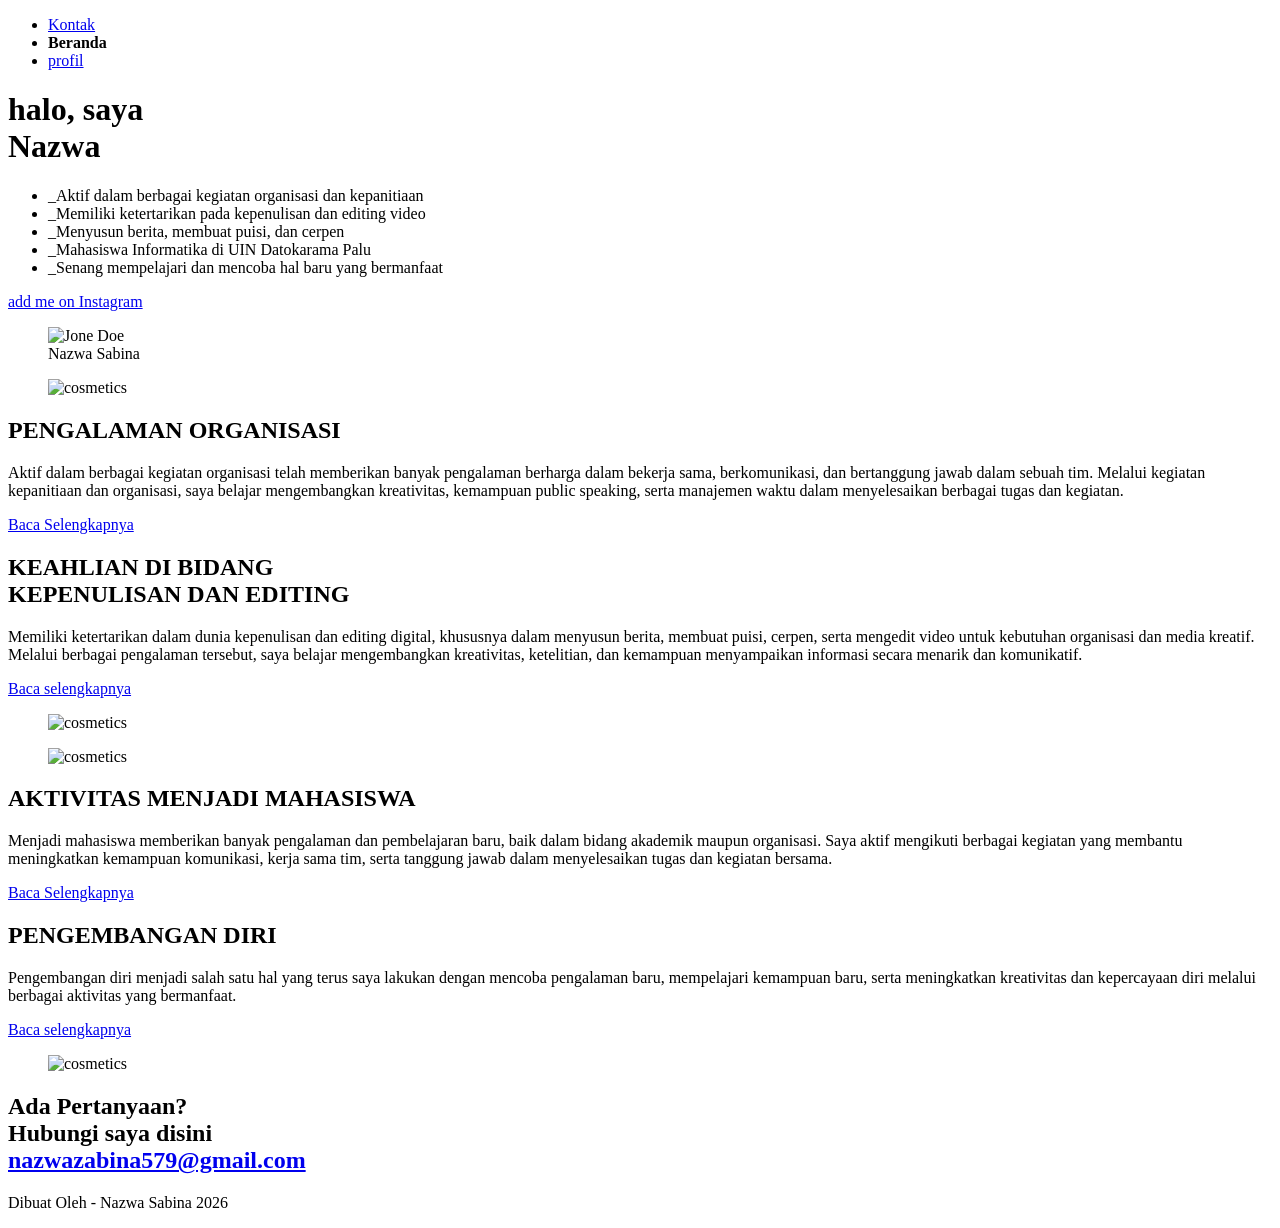
==== index.html @ 22e543a3 "Add files via upload" ====
<!DOCTYPE html>
<html>
<head>
	<meta charset="utf-8">
	<meta name="viewport" content="width=device-width, initial-scale=1.0">
	<title>Portfolio</title>
	<link rel="stylesheet" href="css/bootstrap-grid.css" type="text/css">
	<link rel="stylesheet" href="css/styles.css" type="text/css">
	<!-- add google font -->
	<link href="https://fonts.googleapis.com/css2?family=Inknut+Antiqua:wght@300;400;500;600;700;800;900&display=swap" rel="stylesheet">
</head>

<body>
	<nav>
		<ul >
			<li><a href="#contact">Kontak</a></li>
			<li><a href="https://nazwa.id/"></a><strong>Beranda</strong></li>
			<li><a href="profil.html">profil</a></li>
		</ul>
	</nav>
	<header>
		<div class="container">
			<div class="row">
				<!-- right coloum -->
				<div class="col-sm">
					<h1>halo, saya</br>
					Nazwa</h1>
					<ul >
					<li>_Aktif dalam berbagai kegiatan organisasi dan kepanitiaan</li>
					<li>_Memiliki ketertarikan pada kepenulisan dan editing video</li>
					<li>_Menyusun berita, membuat puisi, dan cerpen</li>
					<li>_Mahasiswa Informatika di UIN Datokarama Palu</li>
					<li>_Senang mempelajari dan mencoba hal baru yang bermanfaat</li>
					</ul> 
					<a href="https://www.instagram.com/nzhwasbina/" class="button">add me on Instagram</a>
				</div>
				<!-- left coloum -->
				<div class="col-sm">
					<figure>
						<img src="image/nazwa.jpeg" class="intro-img" alt="Jone Doe">
						<figcaption>
							Nazwa Sabina
						</figcaption>
					</figure>
				</div>
			</div>
		</div>
	</header>
	<section>
		<ul class="skill-list">
		</ul>
	</section>
	<!-- projects -->
	<section class="project blue">
		<div class="container">
			<div class="row">
				<!-- right coloum -->
				<div class="col-sm">
					<figure>
						<img src="image/pengalaman.jpg" alt="cosmetics">
						<figcaption class="right-alignment">
						</figcaption>
					</figure> 
				</div>
				<div class="col-sm">
					<h2>PENGALAMAN ORGANISASI</h2>
					<p>Aktif dalam berbagai kegiatan organisasi telah memberikan banyak pengalaman berharga dalam bekerja sama, berkomunikasi, dan bertanggung jawab dalam sebuah tim. Melalui kegiatan kepanitiaan dan organisasi, saya belajar mengembangkan kreativitas, kemampuan public speaking, serta manajemen waktu dalam menyelesaikan berbagai tugas dan kegiatan.
					</p>
					<a href="/detail.html" class="button"> Baca Selengkapnya</a>
				</div>
			</div>
		</div>
	</section>
	<!-- project2 -->
	<section class="project">
		<div class="container">
			<div class="row">
				<!-- right coloum -->
				<div class="col-sm right-alignment">
					<h2>KEAHLIAN DI BIDANG <br> KEPENULISAN DAN EDITING</h2>
					<p>Memiliki ketertarikan dalam dunia kepenulisan dan editing digital, khususnya dalam menyusun berita, membuat puisi, cerpen, serta mengedit video untuk kebutuhan organisasi dan media kreatif. Melalui berbagai pengalaman tersebut, saya belajar mengembangkan kreativitas, ketelitian, dan kemampuan menyampaikan informasi secara menarik dan komunikatif.</p>
					<a href="detail2.html" class="button">Baca selengkapnya </a>
				</div>
				<div class="col-sm">
					<figure>
						<img src="image/keahlian.jpg" alt="cosmetics">
						<figcaption>
						</figcaption>
					</figure> 
				</div>
			</div>
		</div>
	</section>
	<section class="project blue">
		<div class="container">
			<div class="row">
				<!-- right coloum -->
				<div class="col-sm">
					<figure>
						<img src="image/aktifitas.jpg" alt="cosmetics">
						<figcaption class="right-alignment">
						</figcaption>
					</figure> 
				</div>
				<div class="col-sm">
					<h2>AKTIVITAS MENJADI MAHASISWA</h2>
					<p>Menjadi mahasiswa memberikan banyak pengalaman dan pembelajaran baru, baik dalam bidang akademik maupun organisasi. Saya aktif mengikuti berbagai kegiatan yang membantu meningkatkan kemampuan komunikasi, kerja sama tim, serta tanggung jawab dalam menyelesaikan tugas dan kegiatan bersama.
					</p>
					<a href="/detail3.html" class="button">Baca Selengkapnya </a>
				</div>
			</div>
		</div>
	</section>
	<section class="project">
		<div class="container">
			<div class="row">
				<!-- right coloum -->
				<div class="col-sm right-alignment">
					<h2>PENGEMBANGAN DIRI</h2>
					<p>Pengembangan diri menjadi salah satu hal yang terus saya lakukan dengan mencoba pengalaman baru, mempelajari kemampuan baru, serta meningkatkan kreativitas dan kepercayaan diri melalui berbagai aktivitas yang bermanfaat.</p>
					<a href="detail4.html" class="button">Baca selengkapnya </a>
				</div>
				<div class="col-sm">
					<figure>
						<img src="image/download.jpeg" alt="cosmetics">
						<figcaption>
						</figcaption>
					</figure> 
				</div>
			</div>
		</div>
	</section>
		<footer id="contact">
			<h2>Ada Pertanyaan?<br>
				Hubungi saya disini <br>
				<a href="mailto:nazwazabina579@gmail.com">nazwazabina579@gmail.com</a></h2>
				<p>Dibuat Oleh - Nazwa Sabina 2026</p>
			</footer>
		<script data-cfasync="false" src="/cdn-cgi/scripts/5c5dd728/cloudflare-static/email-decode.min.js"></script><script defer src="https://static.cloudflareinsights.com/beacon.min.js/v8c78df7c7c0f484497ecbca7046644da1771523124516" integrity="sha512-8DS7rgIrAmghBFwoOTujcf6D9rXvH8xm8JQ1Ja01h9QX8EzXldiszufYa4IFfKdLUKTTrnSFXLDkUEOTrZQ8Qg==" data-cf-beacon='{"version":"2024.11.0","token":"0979519352d845179b7d0b6ab2feaaab","r":1,"server_timing":{"name":{"cfCacheStatus":true,"cfEdge":true,"cfExtPri":true,"cfL4":true,"cfOrigin":true,"cfSpeedBrain":true},"location_startswith":null}}' crossorigin="anonymous"></script>
<script>(function(){function c(){var b=a.contentDocument||a.contentWindow.document;if(b){var d=b.createElement('script');d.innerHTML="window.__CF$cv$params={r:'9faac489e92c834b',t:'MTc3ODYwMzAwNA=='};var a=document.createElement('script');a.src='/cdn-cgi/challenge-platform/scripts/jsd/main.js';document.getElementsByTagName('head')[0].appendChild(a);";b.getElementsByTagName('head')[0].appendChild(d)}}if(document.body){var a=document.createElement('iframe');a.height=1;a.width=1;a.style.position='absolute';a.style.top=0;a.style.left=0;a.style.border='none';a.style.visibility='hidden';document.body.appendChild(a);if('loading'!==document.readyState)c();else if(window.addEventListener)document.addEventListener('DOMContentLoaded',c);else{var e=document.onreadystatechange||function(){};document.onreadystatechange=function(b){e(b);'loading'!==document.readyState&&(document.onreadystatechange=e,c())}}}})();</script></body>
		</html>
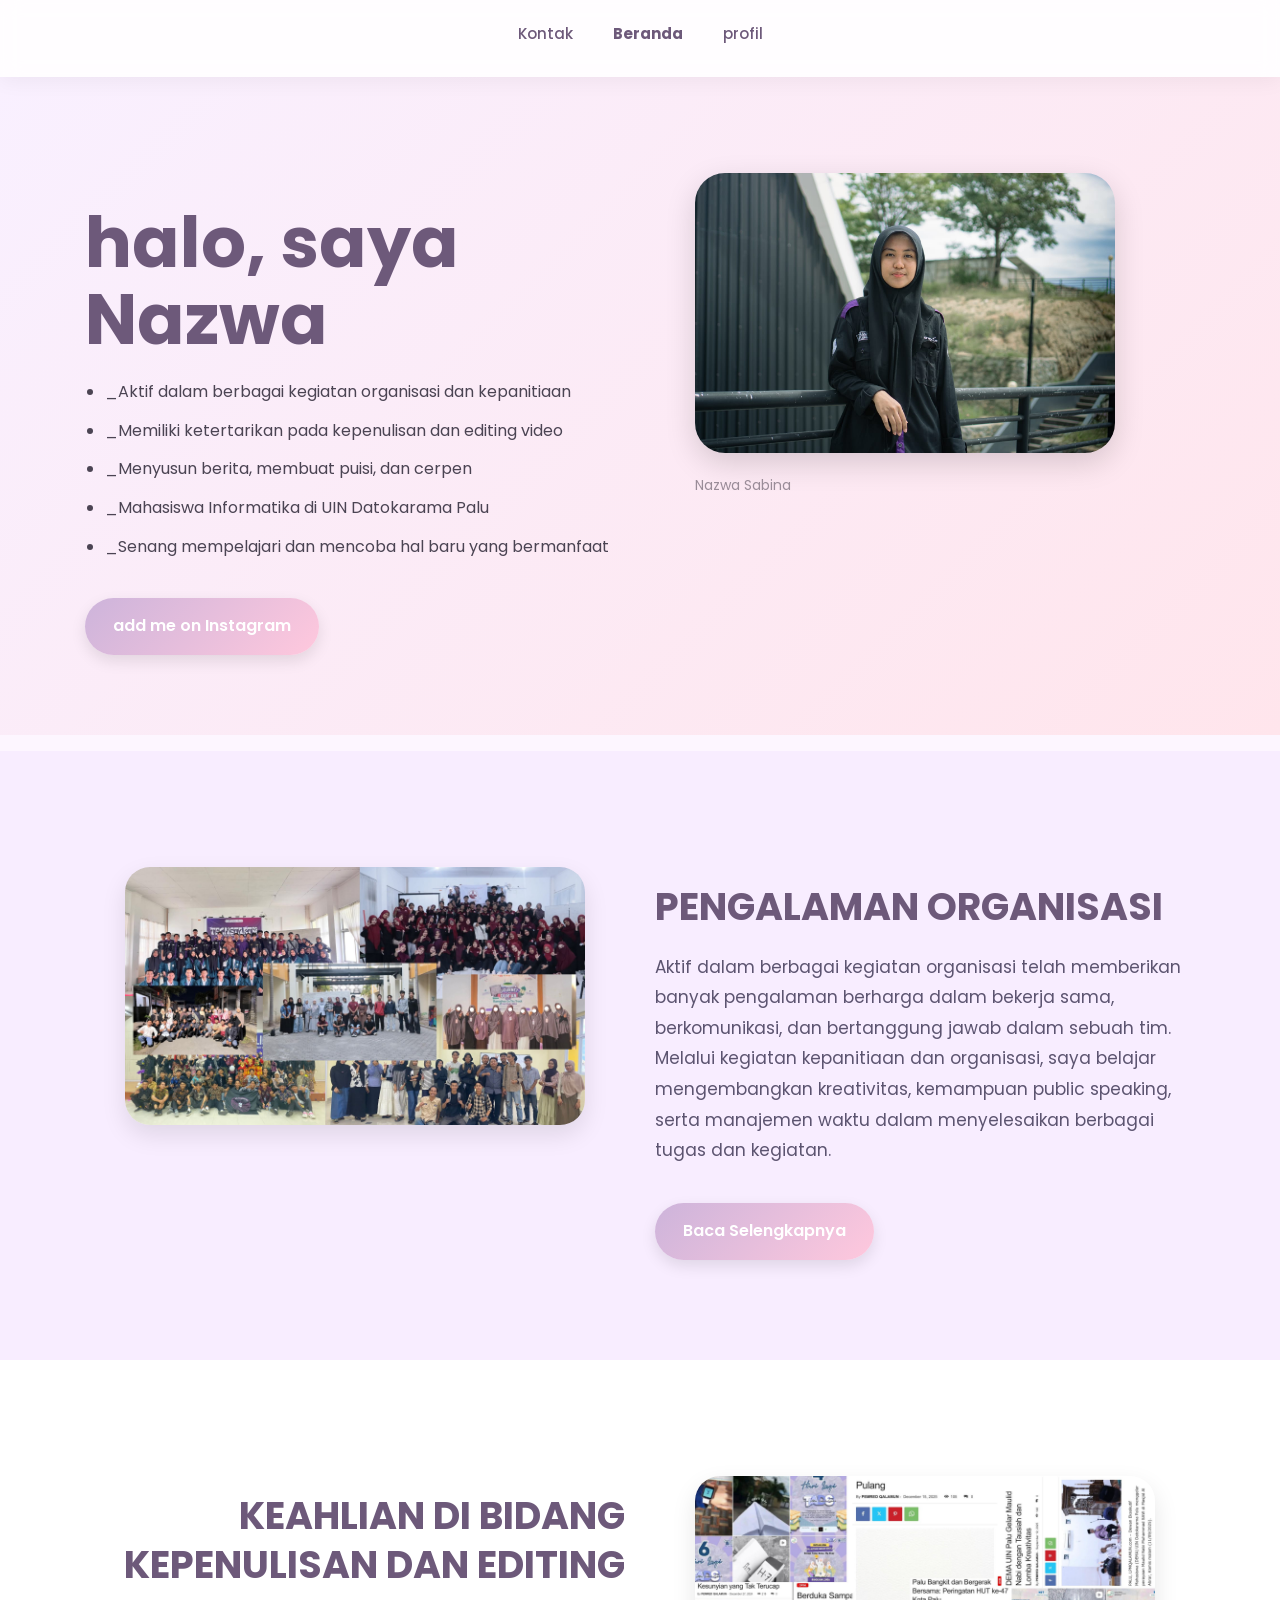
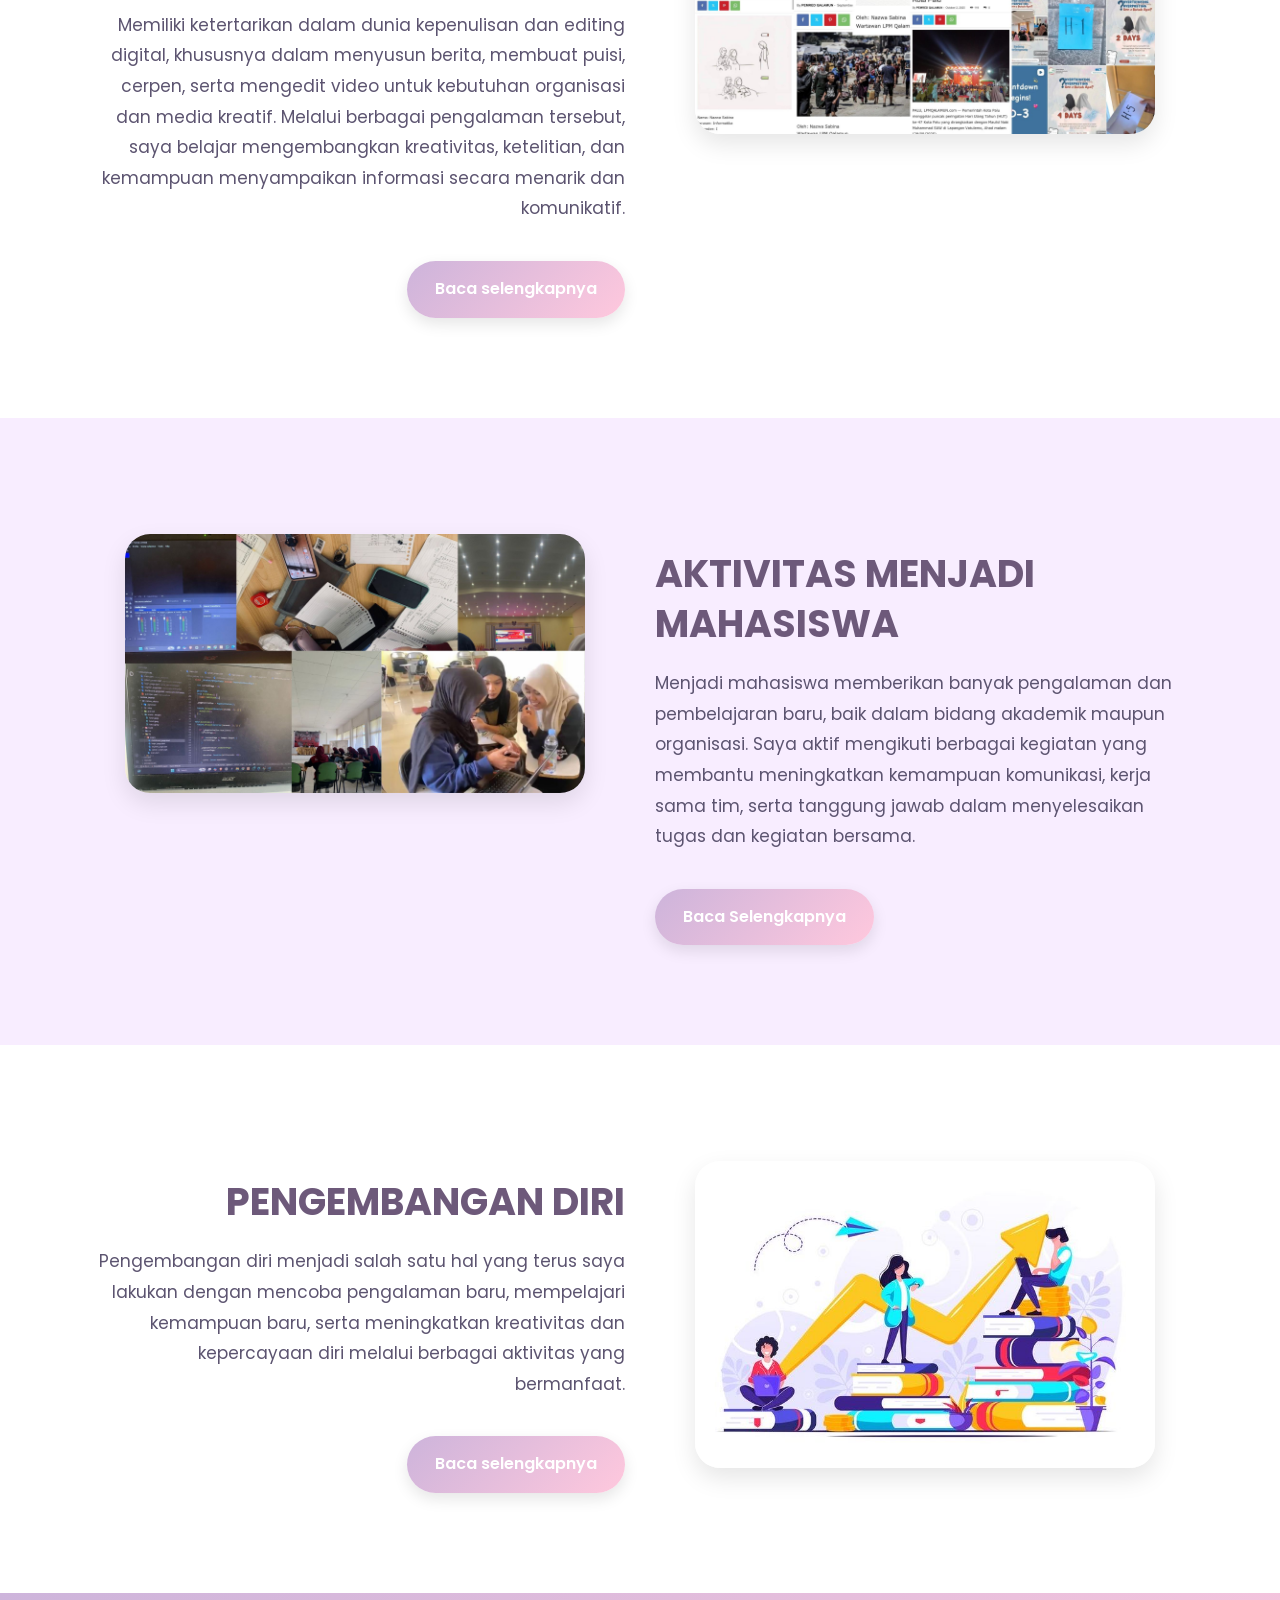
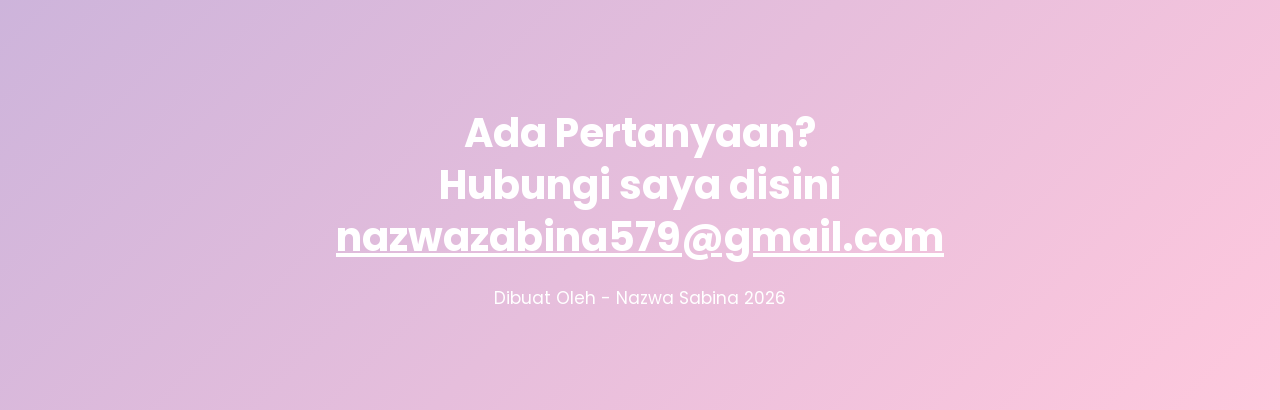
==== commit a9f337f4: "Add files via upload" ====
--- a/index.html
+++ b/index.html
@@ -67,7 +67,7 @@
 					<h2>PENGALAMAN ORGANISASI</h2>
 					<p>Aktif dalam berbagai kegiatan organisasi telah memberikan banyak pengalaman berharga dalam bekerja sama, berkomunikasi, dan bertanggung jawab dalam sebuah tim. Melalui kegiatan kepanitiaan dan organisasi, saya belajar mengembangkan kreativitas, kemampuan public speaking, serta manajemen waktu dalam menyelesaikan berbagai tugas dan kegiatan.
 					</p>
-					<a href="/detail.html" class="button"> Baca Selengkapnya</a>
+					<a href="detail.html" class="button"> Baca Selengkapnya</a>
 				</div>
 			</div>
 		</div>
@@ -107,7 +107,7 @@
 					<h2>AKTIVITAS MENJADI MAHASISWA</h2>
 					<p>Menjadi mahasiswa memberikan banyak pengalaman dan pembelajaran baru, baik dalam bidang akademik maupun organisasi. Saya aktif mengikuti berbagai kegiatan yang membantu meningkatkan kemampuan komunikasi, kerja sama tim, serta tanggung jawab dalam menyelesaikan tugas dan kegiatan bersama.
 					</p>
-					<a href="/detail3.html" class="button">Baca Selengkapnya </a>
+					<a href="detail3.html" class="button">Baca Selengkapnya </a>
 				</div>
 			</div>
 		</div>
--- a/css/styles.css
+++ b/css/styles.css
@@ -0,0 +1,275 @@
+/* GOOGLE FONT */
+@import url('https://fonts.googleapis.com/css2?family=Poppins:wght@300;400;500;600;700&display=swap');
+
+html{
+	scroll-behavior: smooth;
+}
+
+body{
+	font-family: 'Poppins', sans-serif;
+	font-size: 16px;
+	background: #fdf6ff;
+	color: #4b4453;
+	margin: 0;
+	padding: 0;
+	line-height: 1.8;
+}
+
+/* NAVBAR */
+nav{
+	background: rgba(255,255,255,0.8);
+	backdrop-filter: blur(10px);
+	position: sticky;
+	top: 0;
+	z-index: 1000;
+	box-shadow: 0 4px 20px rgba(0,0,0,0.05);
+}
+
+nav ul{
+	margin: 0;
+	padding: 20px;
+	display: flex;
+	justify-content: center;
+	gap: 40px;
+	list-style: none;
+	flex-wrap: wrap;
+}
+
+nav li{
+	font-size: 15px;
+	font-weight: 500;
+	color: #6d597a;
+	transition: 0.3s;
+	cursor: pointer;
+}
+
+nav li:hover{
+	color: #b5838d;
+	transform: translateY(-2px);
+}
+
+nav a{
+	text-decoration: none;
+	color: inherit;
+}
+
+/* HEADER */
+header{
+	padding: 80px 0;
+	background: linear-gradient(
+		135deg,
+		#f9f0ff,
+		#ffe5ec
+	);
+}
+
+h1{
+	font-size: 70px;
+	line-height: 1.1;
+	margin-bottom: 20px;
+	color: #6d597a;
+	font-weight: 700;
+}
+
+h2{
+	font-size: 38px;
+	line-height: 1.3;
+	color: #6d597a;
+	margin-bottom: 20px;
+}
+
+p{
+	color: #5c5470;
+	font-size: 17px;
+}
+
+/* IMAGE */
+.intro-img{
+	width: 100%;
+	max-width: 420px;
+	border-radius: 30px;
+	box-shadow: 0 10px 30px rgba(0,0,0,0.15);
+	transition: 0.4s;
+}
+
+.intro-img:hover{
+	transform: scale(1.03);
+}
+
+/* BUTTON */
+.button{
+	display: inline-block;
+	padding: 14px 28px;
+	background: linear-gradient(
+		135deg,
+		#cdb4db,
+		#ffc8dd
+	);
+	color: white;
+	text-decoration: none;
+	border-radius: 40px;
+	font-weight: 600;
+	margin-top: 20px;
+	box-shadow: 0 6px 15px rgba(0,0,0,0.1);
+	transition: 0.3s;
+}
+
+.button:hover{
+	transform: translateY(-3px);
+	box-shadow: 0 10px 20px rgba(0,0,0,0.15);
+}
+
+/* LIST */
+ul{
+	padding-left: 20px;
+}
+
+li{
+	margin-bottom: 10px;
+}
+
+/* PROJECT SECTION */
+.project{
+	padding: 100px 0;
+	background: #fff;
+}
+
+.project.blue{
+	background: #f8edff;
+}
+
+.project img{
+	width: 100%;
+	border-radius: 25px;
+	box-shadow: 0 10px 25px rgba(0,0,0,0.1);
+	transition: 0.4s;
+}
+
+.project img:hover{
+	transform: scale(1.02);
+}
+
+/* ALIGN */
+.right-alignment{
+	text-align: right;
+}
+
+/* FIGCAPTION */
+figcaption{
+	font-size: 14px;
+	margin-top: 10px;
+	color: #9a8c98;
+}
+
+/* FOOTER */
+footer{
+	text-align: center;
+	padding: 80px 20px;
+	background: linear-gradient(
+		135deg,
+		#cdb4db,
+		#ffc8dd
+	);
+	color: white;
+}
+
+footer h2{
+	color: white;
+	font-size: 40px;
+}
+
+footer p{
+	color: white;
+	margin-top: 20px;
+}
+
+/* CONTACT LINK */
+footer a{
+	color: white;
+	text-decoration: underline;
+}
+
+/* PROJECT DETAIL PAGE */
+.project-container{
+	background: white;
+	border-radius: 30px;
+	overflow: hidden;
+	margin-top: 40px;
+	box-shadow: 0 10px 30px rgba(0,0,0,0.08);
+}
+
+.full-width-image{
+	width: 100%;
+	height: 500px;
+	object-fit: cover;
+	filter: brightness(80%);
+}
+
+.project-title{
+	font-size: 60px;
+	font-weight: 700;
+	color: white;
+	text-shadow: 0 4px 10px rgba(0,0,0,0.3);
+}
+
+.breadcrumb{
+	background: #fff0f6;
+	padding: 20px;
+	font-size: 14px;
+}
+
+.breadcrumb a{
+	color: #6d597a;
+	text-decoration: none;
+}
+
+/* SLIDER */
+.project-slider{
+	border-radius: 20px;
+	overflow: hidden;
+	margin-top: 30px;
+}
+
+.slider-dot{
+	background: rgba(255,255,255,0.5);
+}
+
+.slider-dot:hover{
+	background: white;
+}
+
+/* RESPONSIVE */
+@media(max-width:768px){
+
+	h1{
+		font-size: 48px;
+		text-align: center;
+	}
+
+	h2{
+		font-size: 28px;
+		text-align: center;
+	}
+
+	p{
+		text-align: center;
+	}
+
+	.right-alignment{
+		text-align: center;
+	}
+
+	nav ul{
+		gap: 15px;
+	}
+
+	.button{
+		display: block;
+		width: fit-content;
+		margin: 20px auto;
+	}
+
+	.project{
+		padding: 60px 20px;
+	}
+}
